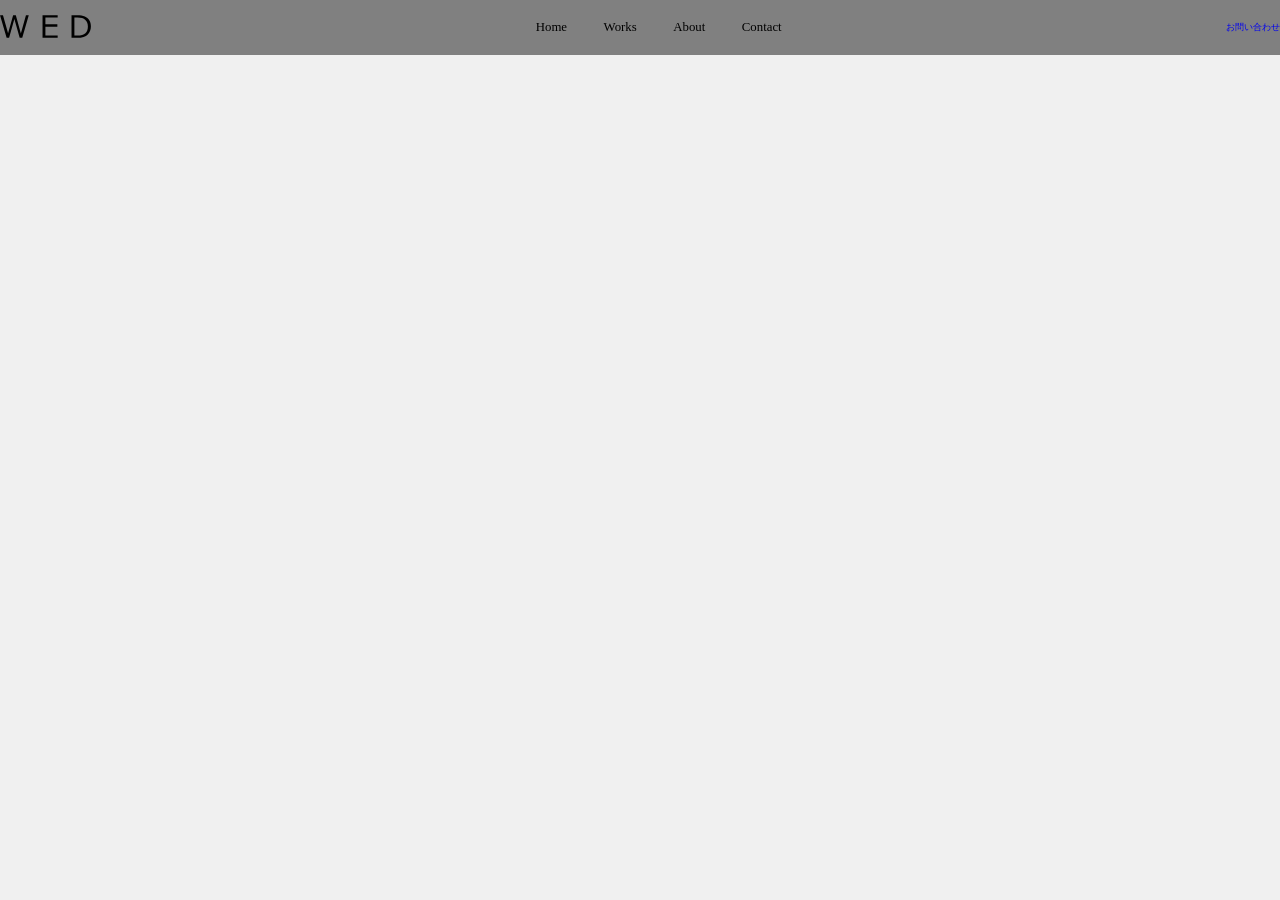
==== index.html @ a17a22ee "first commit Co-Authored-By: Claude Sonnet 4.6 <noreply@anthropic.com>" ====
<!doctype html>
<html lang="ja">
  <head>
    <meta charset="UTF-8" />
    <meta name="viewport" content="width=device-width, initial-scale=1.0" />
    <title>オフィス　階段式</title>
    <link rel="stylesheet" href="css/reset.css" />
    <link rel="stylesheet" href="css/style.css" />
    <link rel="stylesheet" href="css/work.css" />
  </head>
  <body>
    <!-- flexを利用して、WED,　nav お問い合わせを横並びにする -->
    <header class="header_area">
      <h1 class="header_logo">
        <img src="img/logo.svg" alt="ロゴ" />
      </h1>
      <nav class="header_nav">
        <ul class="header_list">
          <li class="header_item"><a href="#" class="header_link">Home</a></li>
          <li class="header_item"><a href="#" class="header_link">Works</a></li>
          <li class="header_item"><a href="#" class="header_link">About</a></li>
          <li class="header_item"><a href="#" class="header_link">Contact</a></li>
        </ul>
      </nav>
      <!-- お問い合わせ -->
      <a href="#" class="header_button">お問い合わせ</a>
    </header>
    <main></main>
    <footer></footer>
    <script src="js/work.js"></script>
  </body>
</html>
---- css/style.css ----
/*
Theme Name: 
*/

html {
  font-size: calc(10 / 1400 * 100vw);
  /* 画面幅1280pxで10px*/
}
:root {
}
/* 
Regular 400
Medium 500
SemiBold 600
Bold 700
ExtraBold 800
*/
img {
  width: 100%;
  object-fit: cover;
}

.sp_only {
  display: none;
}
/* <!-- メインビジュアルここから --> */
.ar_main_img {
  height: 37rem;
  object-fit: cover;
}
/* <!-- メインビジュアルここまで --> */
@media screen and (max-width: 699.98px) {
  html {
    font-size: calc(10 / 375 * 100vw);
    /* 画面幅375pxで10px*/
  }
  /* <!-- メインビジュアルここから --> */
  .ar_main_img {
    margin-top: 8rem;
    height: 15rem;
  }
  /* <!-- メインビジュアルここまで --> */
  .sp_only {
    display: block;
  }
}
---- css/work.css ----
:root {
  color: white;
  background-color: #f0f0f0;
}

/* ┌─────────────────────────────────────────┐
   │ header                        │
   └─────────────────────────────────────────┘ */

.header_area {
  height: 6rem;
  width: 100%;
  background-color: gray;

  display: flex;
  justify-content: space-between;
  align-items: center;
}

.header_logo {
  width: 10rem;
  height: auto;
}

.header_nav {
}

.header_list {
  display: flex;
  justify-content: center;
  align-items: center;
  gap: 4rem;
}

.header_item {
}
.header_link {
  color: black;
  font-size: 1.4rem;
}

/* お問い合わせ */
.header_button {
    と
}
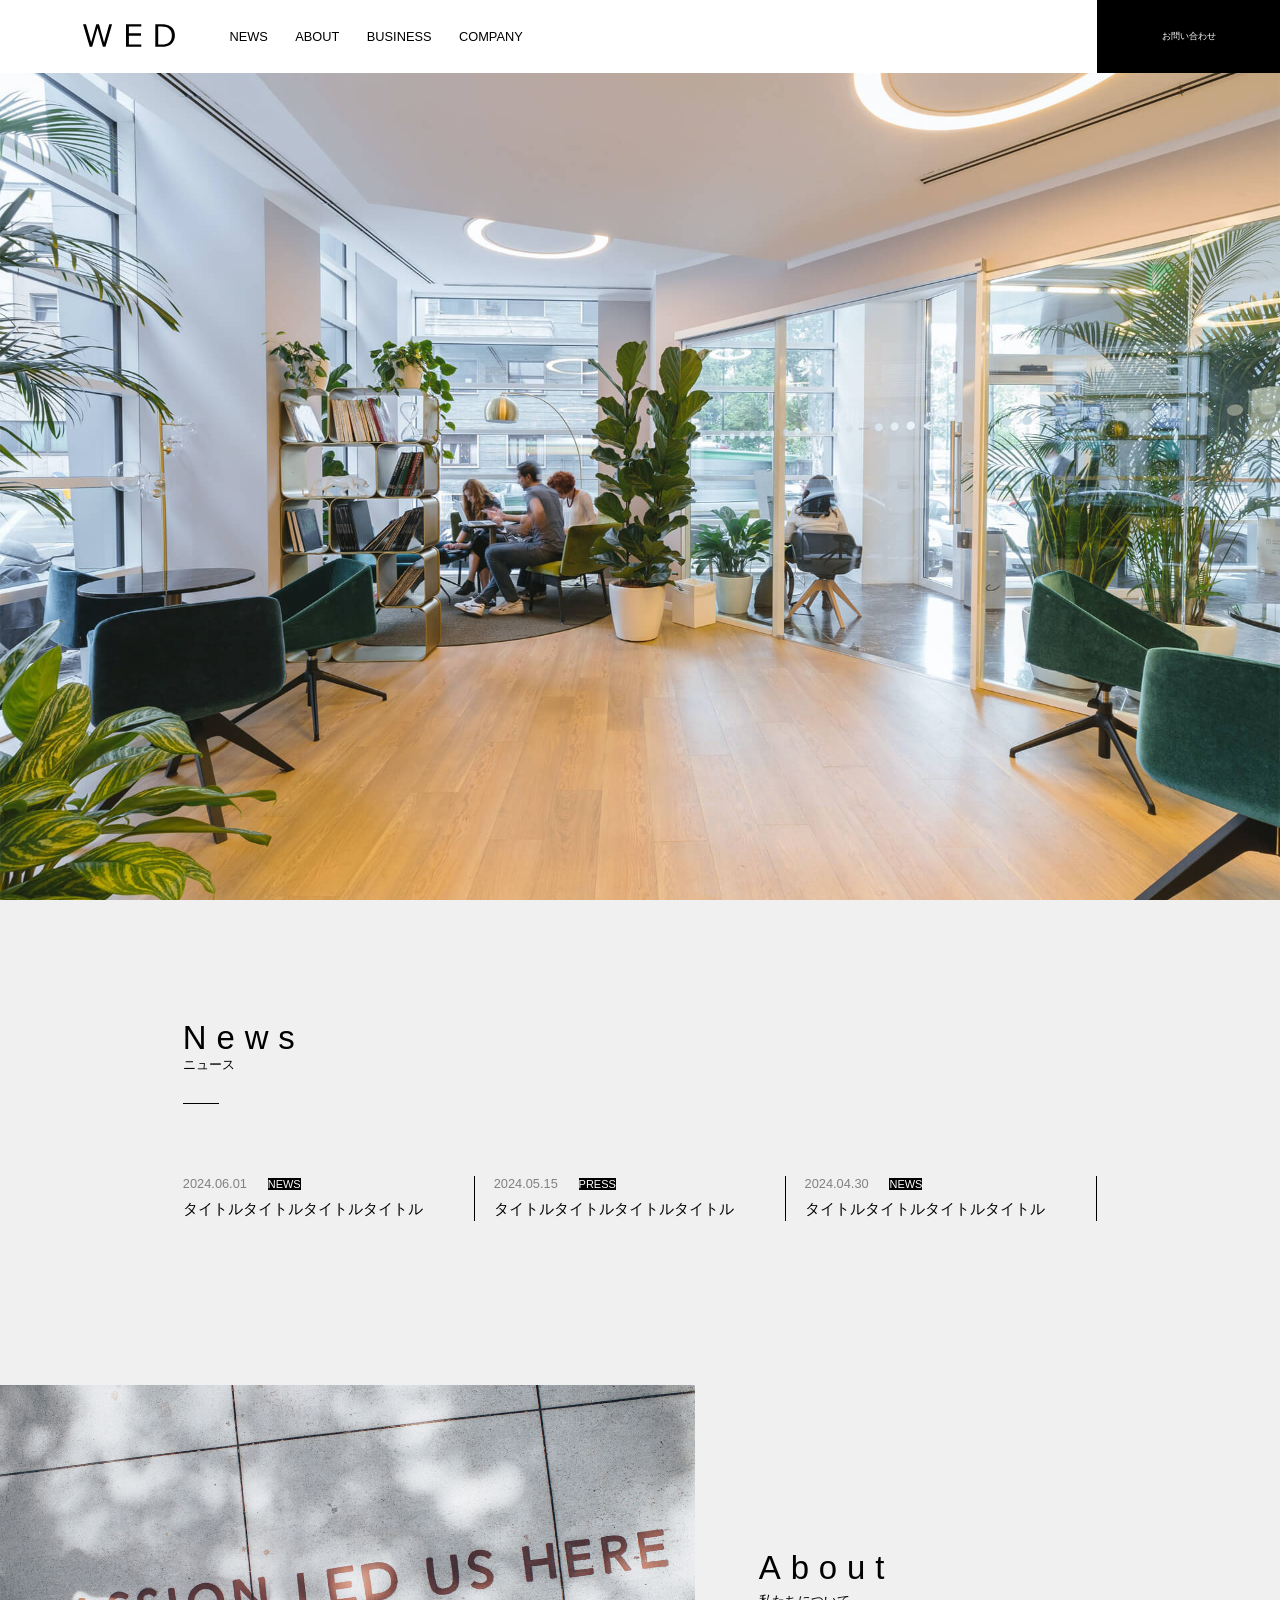
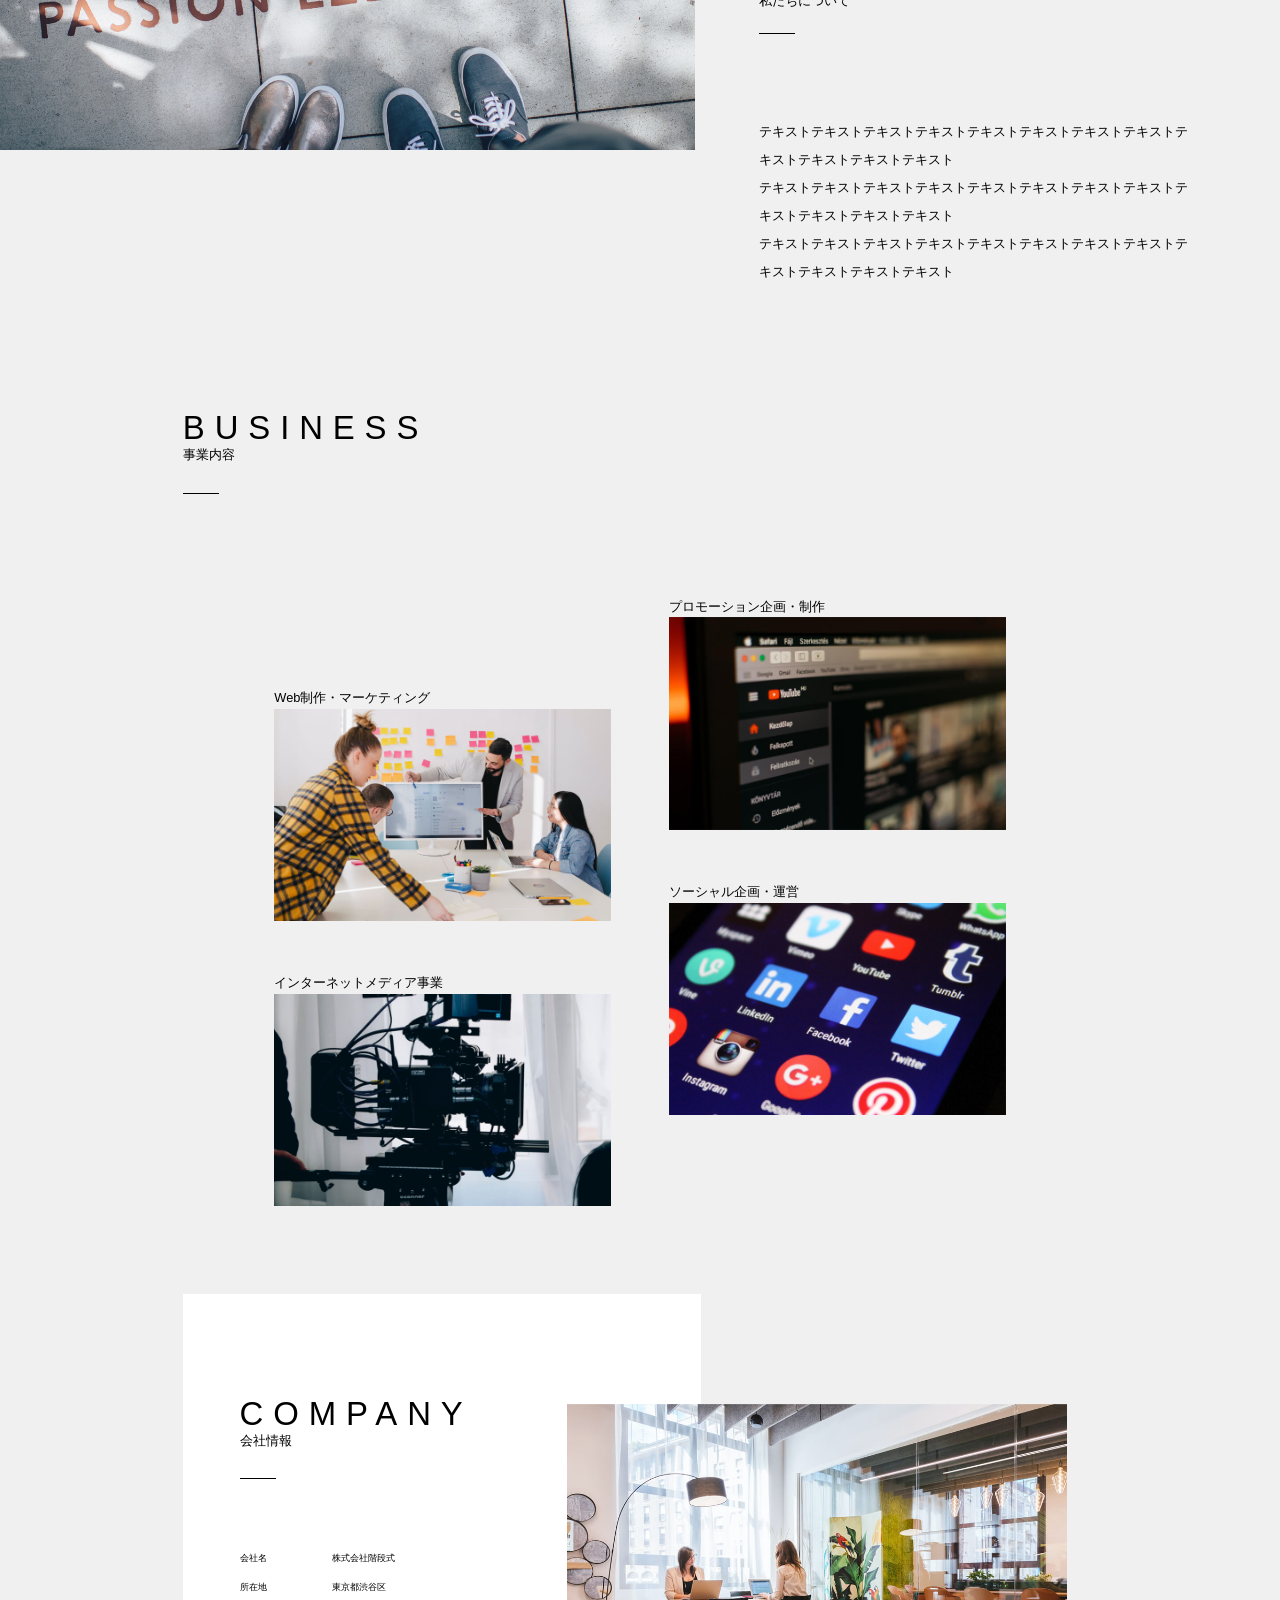
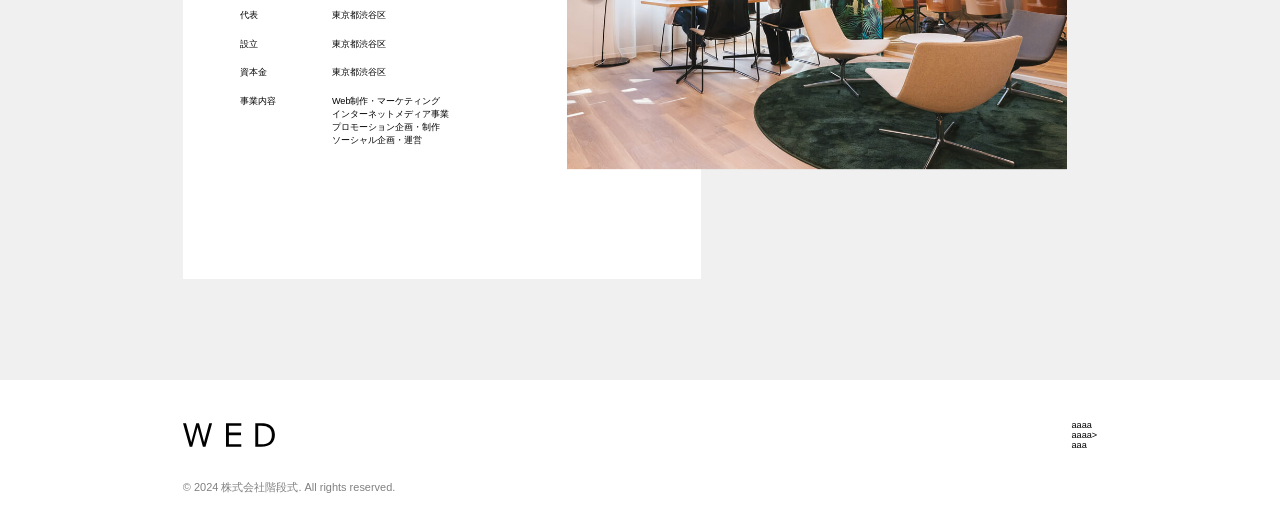
==== commit 363e64e3: "update" ====
--- a/index.html
+++ b/index.html
@@ -9,24 +9,138 @@
     <link rel="stylesheet" href="css/work.css" />
   </head>
   <body>
-    <!-- flexを利用して、WED,　nav お問い合わせを横並びにする -->
     <header class="header_area">
       <h1 class="header_logo">
         <img src="img/logo.svg" alt="ロゴ" />
       </h1>
       <nav class="header_nav">
         <ul class="header_list">
-          <li class="header_item"><a href="#" class="header_link">Home</a></li>
-          <li class="header_item"><a href="#" class="header_link">Works</a></li>
-          <li class="header_item"><a href="#" class="header_link">About</a></li>
-          <li class="header_item"><a href="#" class="header_link">Contact</a></li>
+          <li class="header_item"><a href="#" class="header_link">NEWS</a></li>
+          <li class="header_item"><a href="#" class="header_link">ABOUT</a></li>
+          <li class="header_item"><a href="#" class="header_link">BUSINESS</a></li>
+          <li class="header_item"><a href="#" class="header_link">COMPANY</a></li>
         </ul>
       </nav>
       <!-- お問い合わせ -->
       <a href="#" class="header_button">お問い合わせ</a>
     </header>
-    <main></main>
-    <footer></footer>
-    <script src="js/work.js"></script>
+    <!-- ===============================================
+     メインビジュアル
+     =============================================== -->
+    <section class="mainvisual_area">
+      <img src="img/mainvisual.jpg" alt="オフィスの画像" />
+    </section>
+    <!-- ===============================================
+     ニュースエリア
+     =============================================== -->
+    <main>
+      <section class="news_area">
+        <h2 class="title">News</h2>
+        <p class="subTitle">ニュース</p>
+        <ul class="news_list">
+          <li class="news_item">
+            <a href="#" class="news_link">
+              <time datetime="2024-06-01" class="news_date">2024.06.01</time>
+              <span class="news_category">NEWS</span>
+              <p class="news_text">タイトルタイトルタイトルタイトル</p>
+            </a>
+          </li>
+          <li class="news_item">
+            <a href="#" class="news_link">
+              <time datetime="2024-05-15" class="news_date">2024.05.15</time>
+              <span class="news_category">PRESS</span>
+              <p class="news_text">タイトルタイトルタイトルタイトル</p>
+            </a>
+          </li>
+          <li class="news_item">
+            <a href="#" class="news_link">
+              <time datetime="2024-04-30" class="news_date">2024.04.30</time>
+              <span class="news_category">NEWS</span>
+              <p class="news_text">タイトルタイトルタイトルタイトル</p>
+            </a>
+          </li>
+        </ul>
+      </section>
+
+      <!-- ===============================================
+      ABOUT
+      =============================================== -->
+      <section class="about_area">
+        <img src="img/about.jpg" alt="地面に靴" />
+        <div class="about_textArea">
+          <h2 class="title">About</h2>
+          <p class="subTitle">私たちについて</p>
+          <p>テキストテキストテキストテキストテキストテキストテキストテキストテキストテキストテキストテキスト</p>
+
+          <p>テキストテキストテキストテキストテキストテキストテキストテキストテキストテキストテキストテキスト</p>
+
+          <p>テキストテキストテキストテキストテキストテキストテキストテキストテキストテキストテキストテキスト</p>
+        </div>
+      </section>
+      <!-- ===============================================
+      BUSINESS
+      =============================================== -->
+      <section class="business_area">
+        <h2 class="title">BUSINESS</h2>
+        <p class="subTitle">事業内容</p>
+        <div class="business_list">
+          <div class="business_item">
+            <p class="business_name">Web制作・マーケティング</p>
+            <img class="business_img" src="img/business1.jpg" alt="事業内容の画像" />
+          </div>
+          <div class="business_item">
+            <p class="business_name">プロモーション企画・制作</p>
+            <img class="business_img" src="img/business2.jpg" alt="事業内容の画像" />
+          </div>
+
+          <div class="business_item">
+            <p class="business_name">インターネットメディア事業</p>
+            <img class="business_img" src="img/business3.jpg" alt="事業内容の画像" />
+          </div>
+
+          <div class="business_item">
+            <p class="business_name">ソーシャル企画・運営</p>
+            <img class="business_img" src="img/business4.jpg" alt="事業内容の画像" />
+          </div>
+        </div>
+      </section>
+
+      <!-- ===============================================
+       COMPANY
+       =============================================== -->
+      <section class="company_area">
+        <!-- 会社情報 -->
+        <div class="company_info">
+          <h2 class="title">COMPANY</h2>
+          <p class="subTitle">会社情報</p>
+          <dl class="company_wrapper">
+            <dt class="company_title">会社名</dt>
+            <dd class="company_detail">株式会社階段式</dd>
+            <dt class="company_title">所在地</dt>
+            <dd class="company_detail">東京都渋谷区</dd>
+            <dt class="company_title">代表</dt>
+            <dd class="company_detail">東京都渋谷区</dd>
+            <dt class="company_title">設立</dt>
+            <dd class="company_detail">東京都渋谷区</dd>
+            <dt class="company_title">資本金</dt>
+            <dd class="company_detail">東京都渋谷区</dd>
+            <dt class="company_title">事業内容</dt>
+            <dd class="company_detail">Web制作・マーケティング<br />インターネットメディア事業<br />プロモーション企画・制作<br />ソーシャル企画・運営</dd>
+          </dl>
+          <img class="company_img" src="img/company.jpg" alt="会社の画像" />
+        </div>
+      </section>
+    </main>
+    <!-- ===============================================
+       フッター
+       =============================================== -->
+    <footer class="footer_area">
+      <div class="footer_wrapper">
+        <img class="footer_logo" src="img/logo.svg" alt="ロゴ" />
+        <!-- ⚠ REVIEW: 仮クラス名・仮コンテンツが残っています。 -->
+        <div class="footer_text">aaaa<br />aaaa><br />aaa</div>
+      </div>
+      <p class="copyright">© 2024 株式会社階段式. All rights reserved.</p>
+    </footer>
   </body>
 </html>
--- a/css/work.css
+++ b/css/work.css
@@ -1,6 +1,9 @@
 :root {
-  color: white;
+  color: black;
   background-color: #f0f0f0;
+  --header-height: 8rem;
+  --side-width: 20rem;
+  font-family: Meiryo, sans-serif;
 }
 
 /* ┌─────────────────────────────────────────┐
@@ -8,32 +11,28 @@
    └─────────────────────────────────────────┘ */
 
 .header_area {
-  height: 6rem;
-  width: 100%;
-  background-color: gray;
-
-  display: flex;
-  justify-content: space-between;
-  align-items: center;
+  height: var(--header-height);
+  width: 100%;
+  background-color: white;
+
+  display: flex;
+  align-items: center;
+  padding-left: 9.1rem;
 }
 
 .header_logo {
   width: 10rem;
   height: auto;
-}
-
-.header_nav {
+  margin-right: 6rem;
 }
 
 .header_list {
   display: flex;
   justify-content: center;
   align-items: center;
-  gap: 4rem;
-}
-
-.header_item {
-}
+  gap: 3rem;
+}
+
 .header_link {
   color: black;
   font-size: 1.4rem;
@@ -41,5 +40,251 @@
 
 /* お問い合わせ */
 .header_button {
-    と
-}
+  width: 20rem;
+  height: 100%;
+  background-color: black;
+  color: white;
+  margin-left: auto;
+
+  display: flex;
+  justify-content: center;
+  align-items: center;
+}
+
+/* ┌─────────────────────────────────────────┐
+   │ メインビジュアル               │
+   └─────────────────────────────────────────┘ */
+
+.mainvisual_area {
+  width: 100%;
+  height: calc(100vh - var(--header-height));
+}
+
+.mainvisual_area img {
+  width: 100%;
+  height: 100%;
+  object-fit: cover;
+}
+
+/* ┌─────────────────────────────────────────┐
+   │ ニュースエリア                       　　 │
+   └─────────────────────────────────────────┘ */
+
+.news_area {
+  width: calc(100% - var(--side-width) * 2);
+  height: 40rem;
+  margin: 0 auto;
+}
+
+.title {
+  margin-top: 13rem;
+  font-size: 3.6rem;
+  letter-spacing: 1.08rem;
+}
+
+/* サブタイトル・ニュース */
+.subTitle {
+  font-size: 1.4rem;
+  color: black;
+  margin-bottom: 8em;
+
+  position: relative;
+}
+
+.subTitle::before {
+  content: "";
+  position: absolute;
+  top: 5rem;
+  left: 0;
+
+  width: 4rem;
+  height: 0.1rem;
+  background-color: black;
+}
+
+.news_list {
+  display: flex;
+  justify-content: space-between;
+  gap: 2rem;
+}
+
+.news_item {
+  flex: 1;
+  border-right: 0.1rem solid black;
+}
+
+.news_link {
+  display: block;
+  text-decoration: none;
+  color: inherit;
+}
+
+.news_date {
+  font-size: 1.4rem;
+  color: gray;
+}
+
+.news_category {
+  display: inline-block;
+  margin: 0 0 1rem 2rem;
+
+  background-color: black;
+  font-size: 1.2rem;
+  color: white;
+}
+
+.news_text {
+  font-size: 1.6rem;
+  line-height: 1.5;
+  color: black;
+}
+
+/* ┌─────────────────────────────────────────┐
+   │ ABOUTエリア                        │
+   └─────────────────────────────────────────┘ */
+
+.about_area {
+  width: 100%;
+  padding-right: 9.7rem;
+  display: flex;
+  justify-content: flex-start;
+  gap: 7rem;
+  margin-bottom: 13.4rem;
+}
+
+.about_area img {
+  width: 76rem;
+  height: 40rem;
+  object-fit: cover;
+}
+
+.about_textArea {
+  padding-top: 5rem;
+  width: 47.3rem;
+}
+
+.about_textArea p {
+  font-size: 1.4rem;
+  line-height: 2.2;
+}
+
+/* ┌─────────────────────────────────────────┐
+   │ Businessエリア                        │
+   └─────────────────────────────────────────┘ */
+
+.business_area {
+  width: calc(100% - var(--side-width) * 2);
+  margin: 0 auto;
+  margin-bottom: 22rem;
+}
+
+.business_list {
+  display: flex;
+  justify-content: center;
+  flex-wrap: wrap;
+  margin-top: 14.4rem;
+  column-gap: 6.4rem;
+  row-gap: 8rem;
+}
+
+.business_item {
+  width: 36.8rem;
+  height: 23.2rem;
+}
+
+.business_item:nth-child(1),
+.business_item:nth-child(3) {
+  padding-top: 10rem;
+}
+
+.business_name {
+  font-size: 1.4rem;
+
+  line-height: 1.71;
+}
+
+.business_img {
+  width: 36.8rem;
+  height: 23.2rem;
+  object-fit: cover;
+}
+
+/* ┌─────────────────────────────────────────┐
+   │ COMPANY                     │
+   └─────────────────────────────────────────┘ */
+.company_area {
+  width: calc(100% - var(--side-width) * 2);
+  margin: 0 auto;
+  padding-bottom: 11rem;
+}
+
+.company_info {
+  width: 56.7rem;
+  height: 64rem;
+  background-color: white;
+
+  padding-left: 6.2rem;
+
+  position: relative;
+}
+
+.company_area .title {
+  padding-top: 11rem;
+}
+
+.company_wrapper {
+  display: flex;
+  align-content: center;
+  justify-content: flex-start;
+
+  flex-wrap: wrap;
+  row-gap: 1.7rem;
+}
+
+.company_title {
+  width: 20%;
+}
+.company_detail {
+  width: 80%;
+}
+
+.company_img {
+  width: 54.7rem;
+  height: 40rem;
+
+  position: absolute;
+  top: 50%;
+
+  transform: translateY(-50%);
+  right: -40rem;
+}
+
+/* ┌─────────────────────────────────────────┐
+   │ フッター                        │
+   └─────────────────────────────────────────┘ */
+
+.footer_area {
+  width: 100%;
+  padding: 4.4rem var(--side-width) 0;
+
+  background-color: white;
+}
+
+.footer_wrapper {
+  display: flex;
+  justify-content: space-between;
+  align-items: center;
+
+  margin-bottom: 3.3rem;
+}
+
+.footer_logo {
+  width: 10.1em;
+  height: 2.6rem;
+}
+
+.copyright {
+  font-size: 1.2rem;
+  color: gray;
+  padding-bottom: 2.2rem;
+}
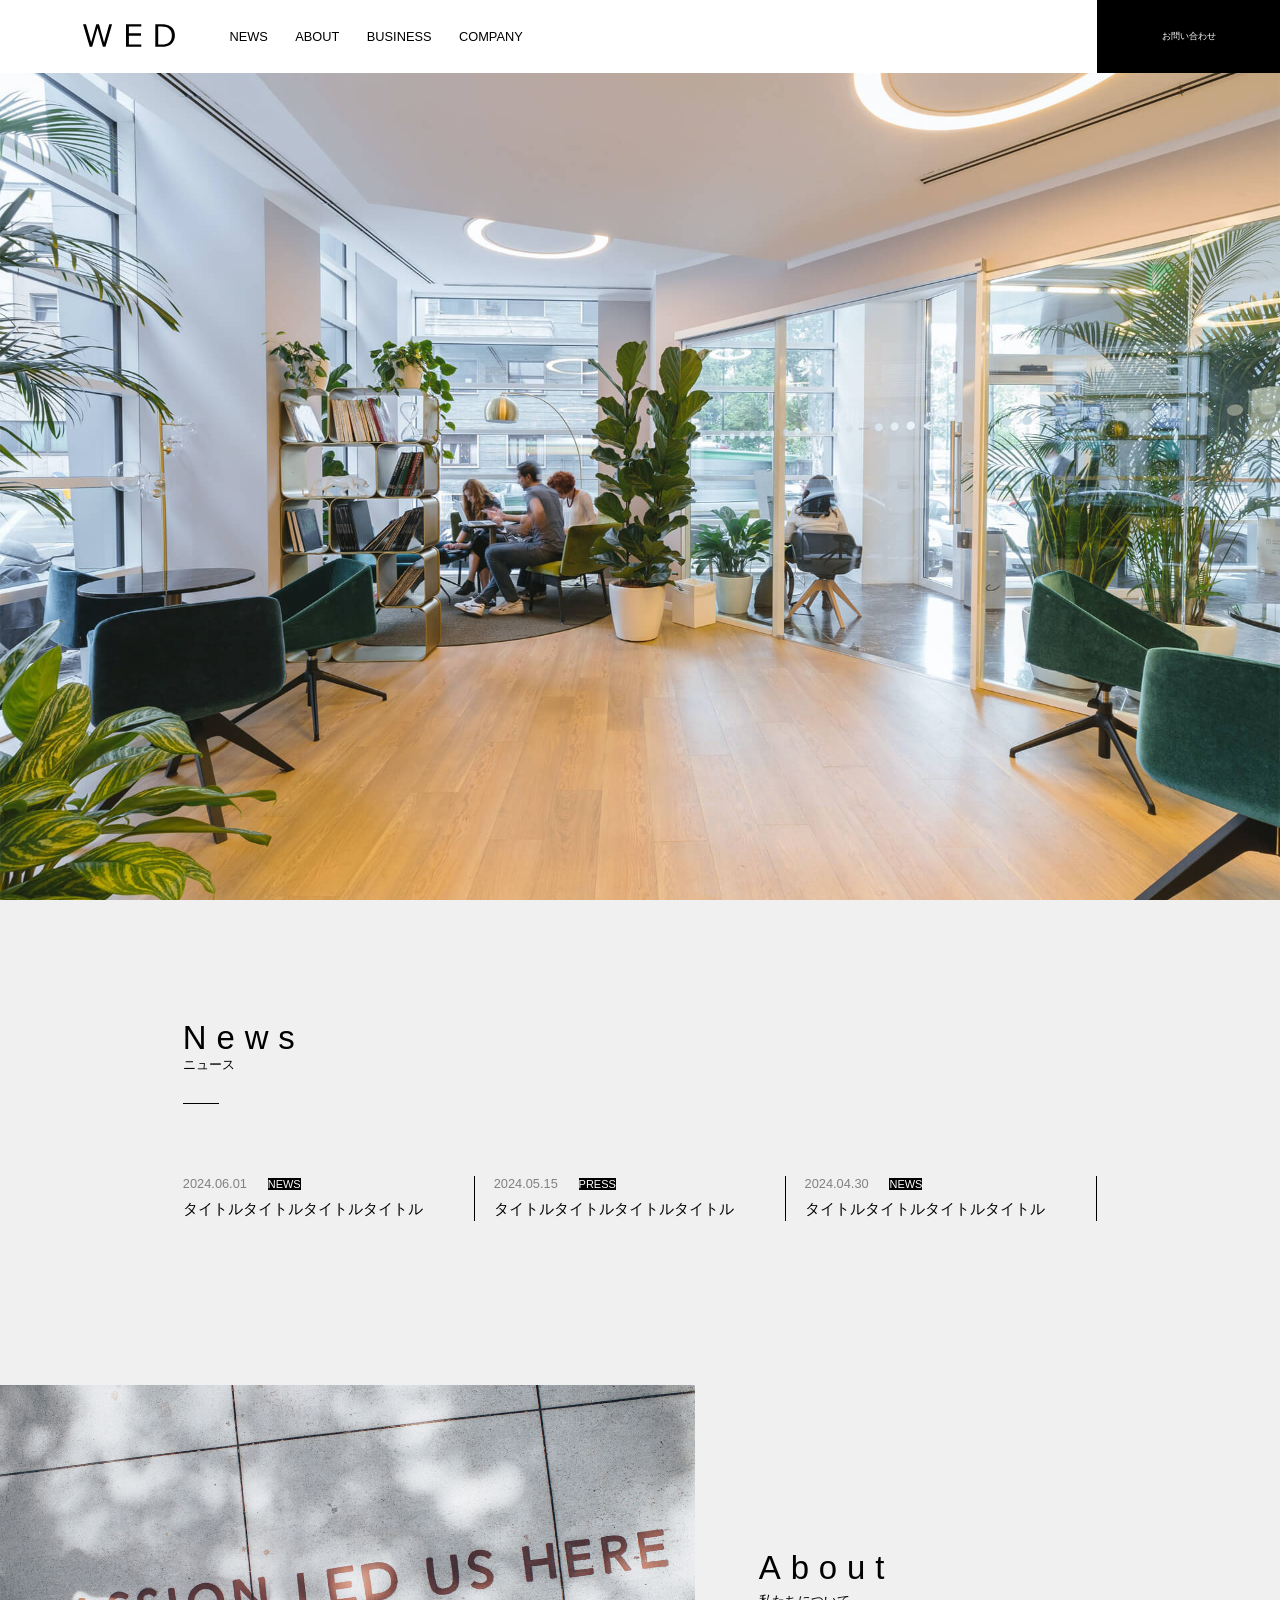
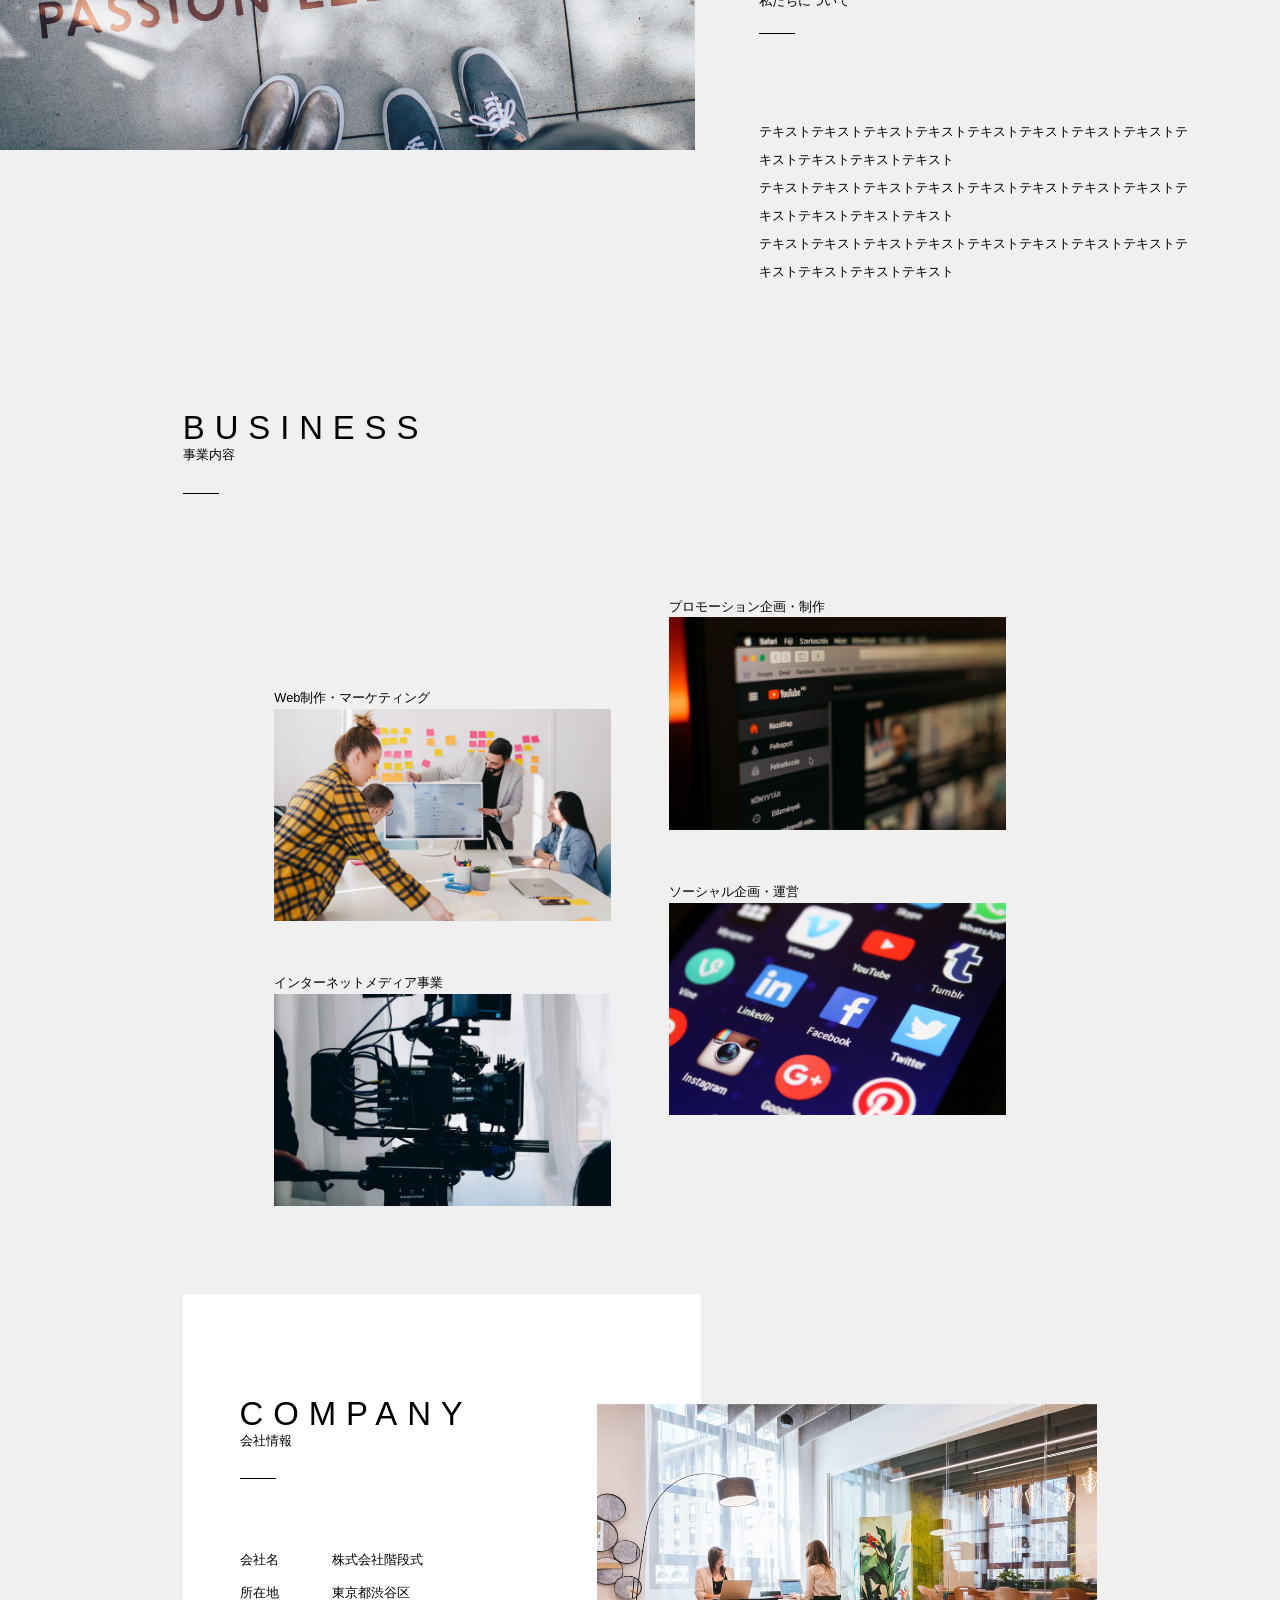
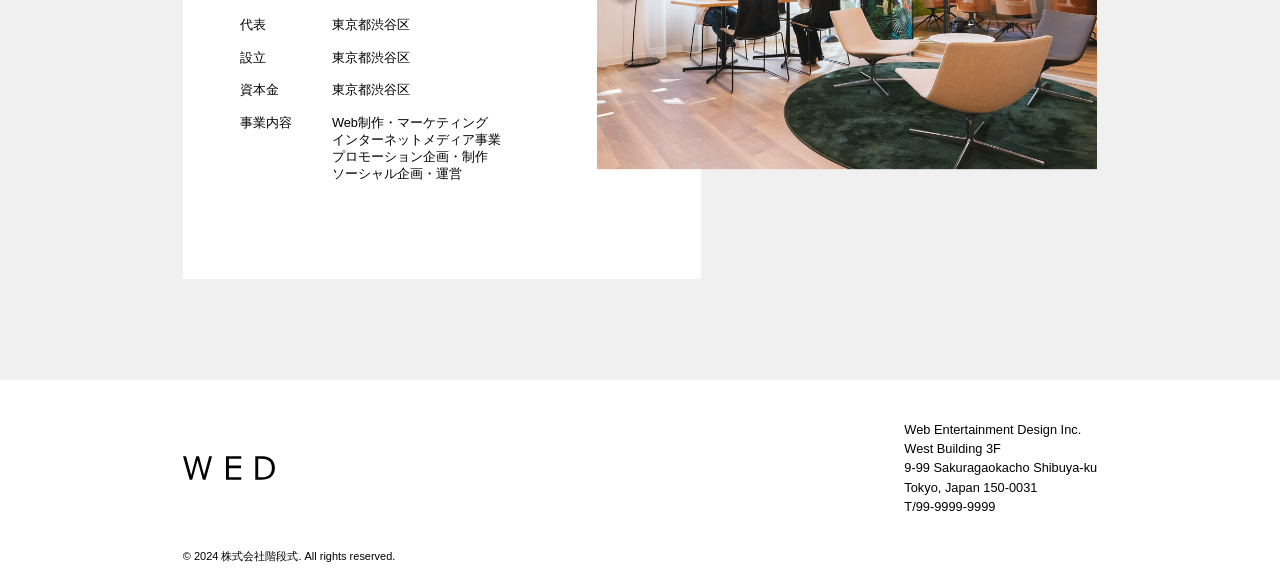
==== commit b2f17a7c: "update" ====
--- a/index.html
+++ b/index.html
@@ -137,8 +137,7 @@
     <footer class="footer_area">
       <div class="footer_wrapper">
         <img class="footer_logo" src="img/logo.svg" alt="ロゴ" />
-        <!-- ⚠ REVIEW: 仮クラス名・仮コンテンツが残っています。 -->
-        <div class="footer_text">aaaa<br />aaaa><br />aaa</div>
+        <div class="footer_text">Web Entertainment Design Inc.<br />West Building 3F<br />9-99 Sakuragaokacho Shibuya-ku<br />Tokyo, Japan 150-0031<br />T/99-9999-9999</div>
       </div>
       <p class="copyright">© 2024 株式会社階段式. All rights reserved.</p>
     </footer>
--- a/css/work.css
+++ b/css/work.css
@@ -239,6 +239,7 @@
 
   flex-wrap: wrap;
   row-gap: 1.7rem;
+  font-size: 1.4rem;
 }
 
 .company_title {
@@ -256,7 +257,7 @@
   top: 50%;
 
   transform: translateY(-50%);
-  right: -40rem;
+  right: -43.3rem;
 }
 
 /* ┌─────────────────────────────────────────┐
@@ -279,12 +280,19 @@
 }
 
 .footer_logo {
-  width: 10.1em;
+  width: 10.1rem;
   height: 2.6rem;
+}
+
+.footer_text {
+  font-size: 1.4rem;
+  line-height: 1.5;
+  color: #000000;
 }
 
 .copyright {
   font-size: 1.2rem;
-  color: gray;
+  color: #000000;
+  line-height: 2;
   padding-bottom: 2.2rem;
 }
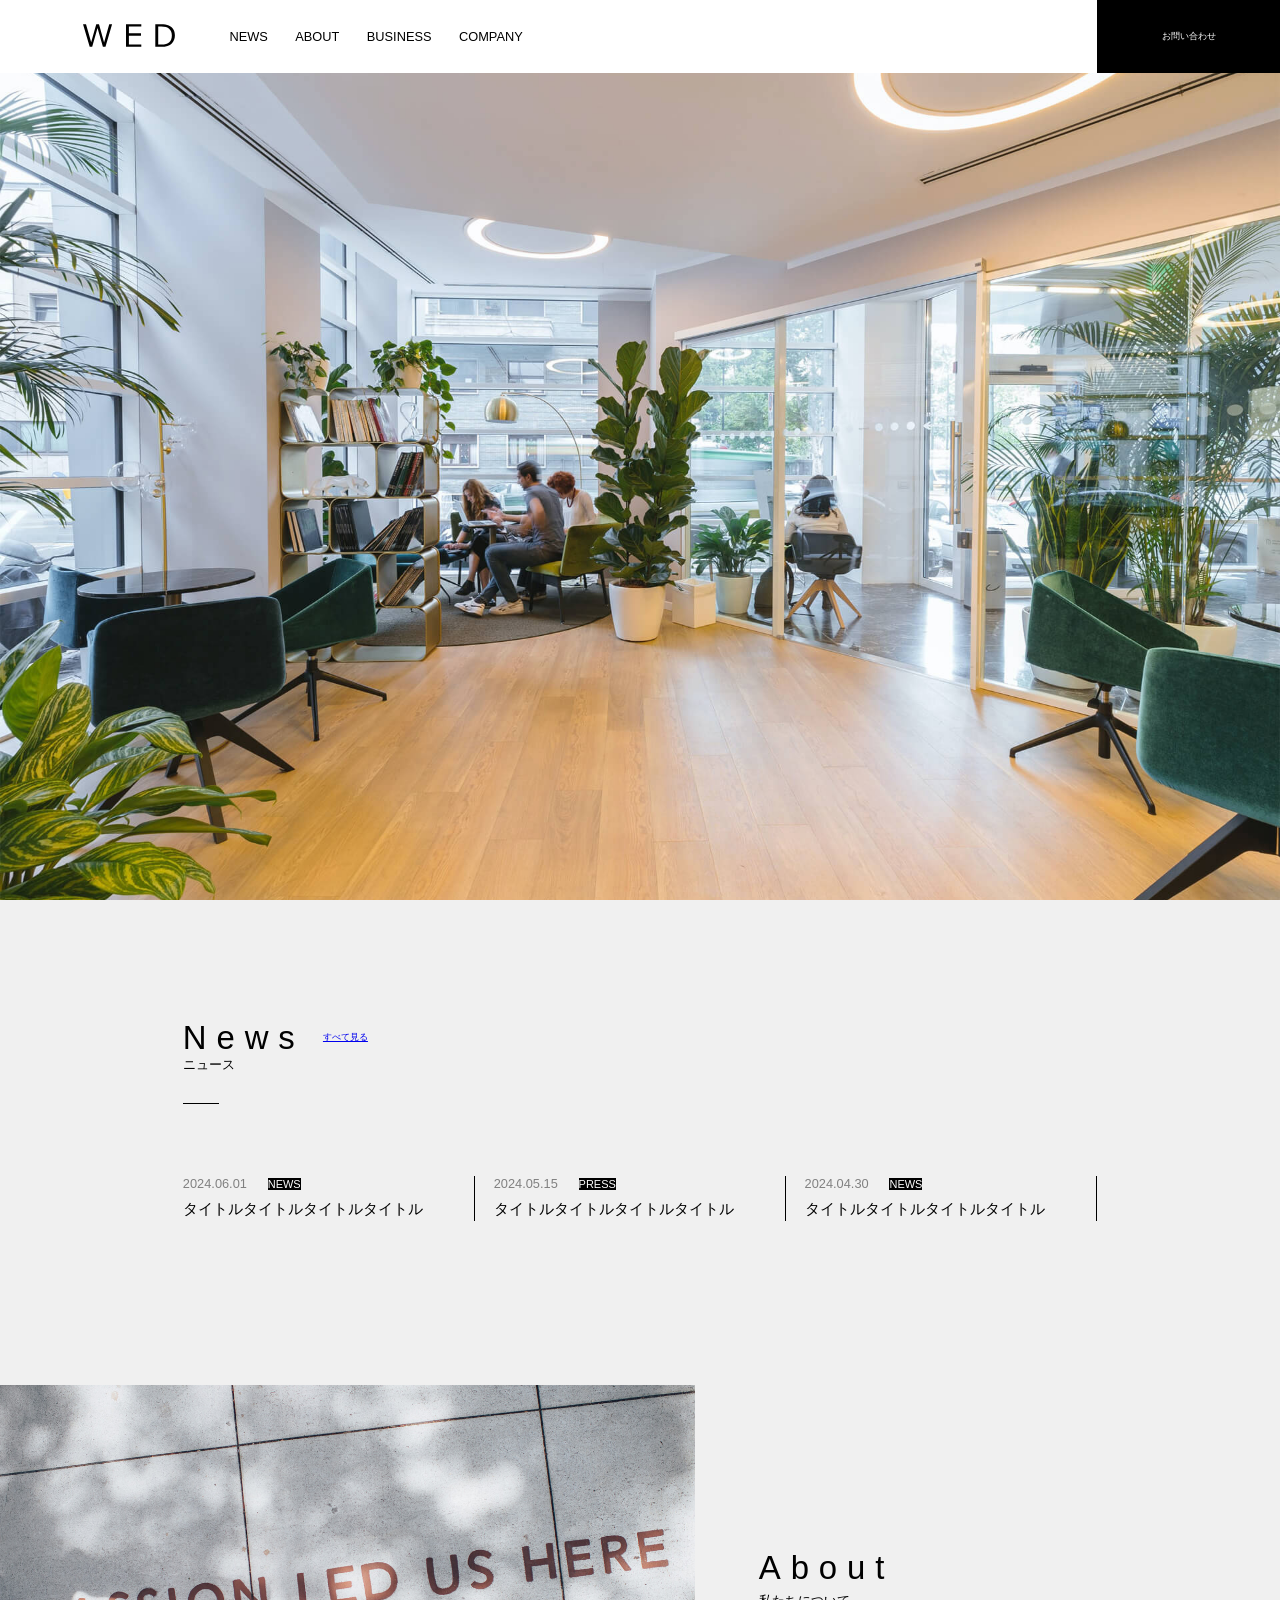
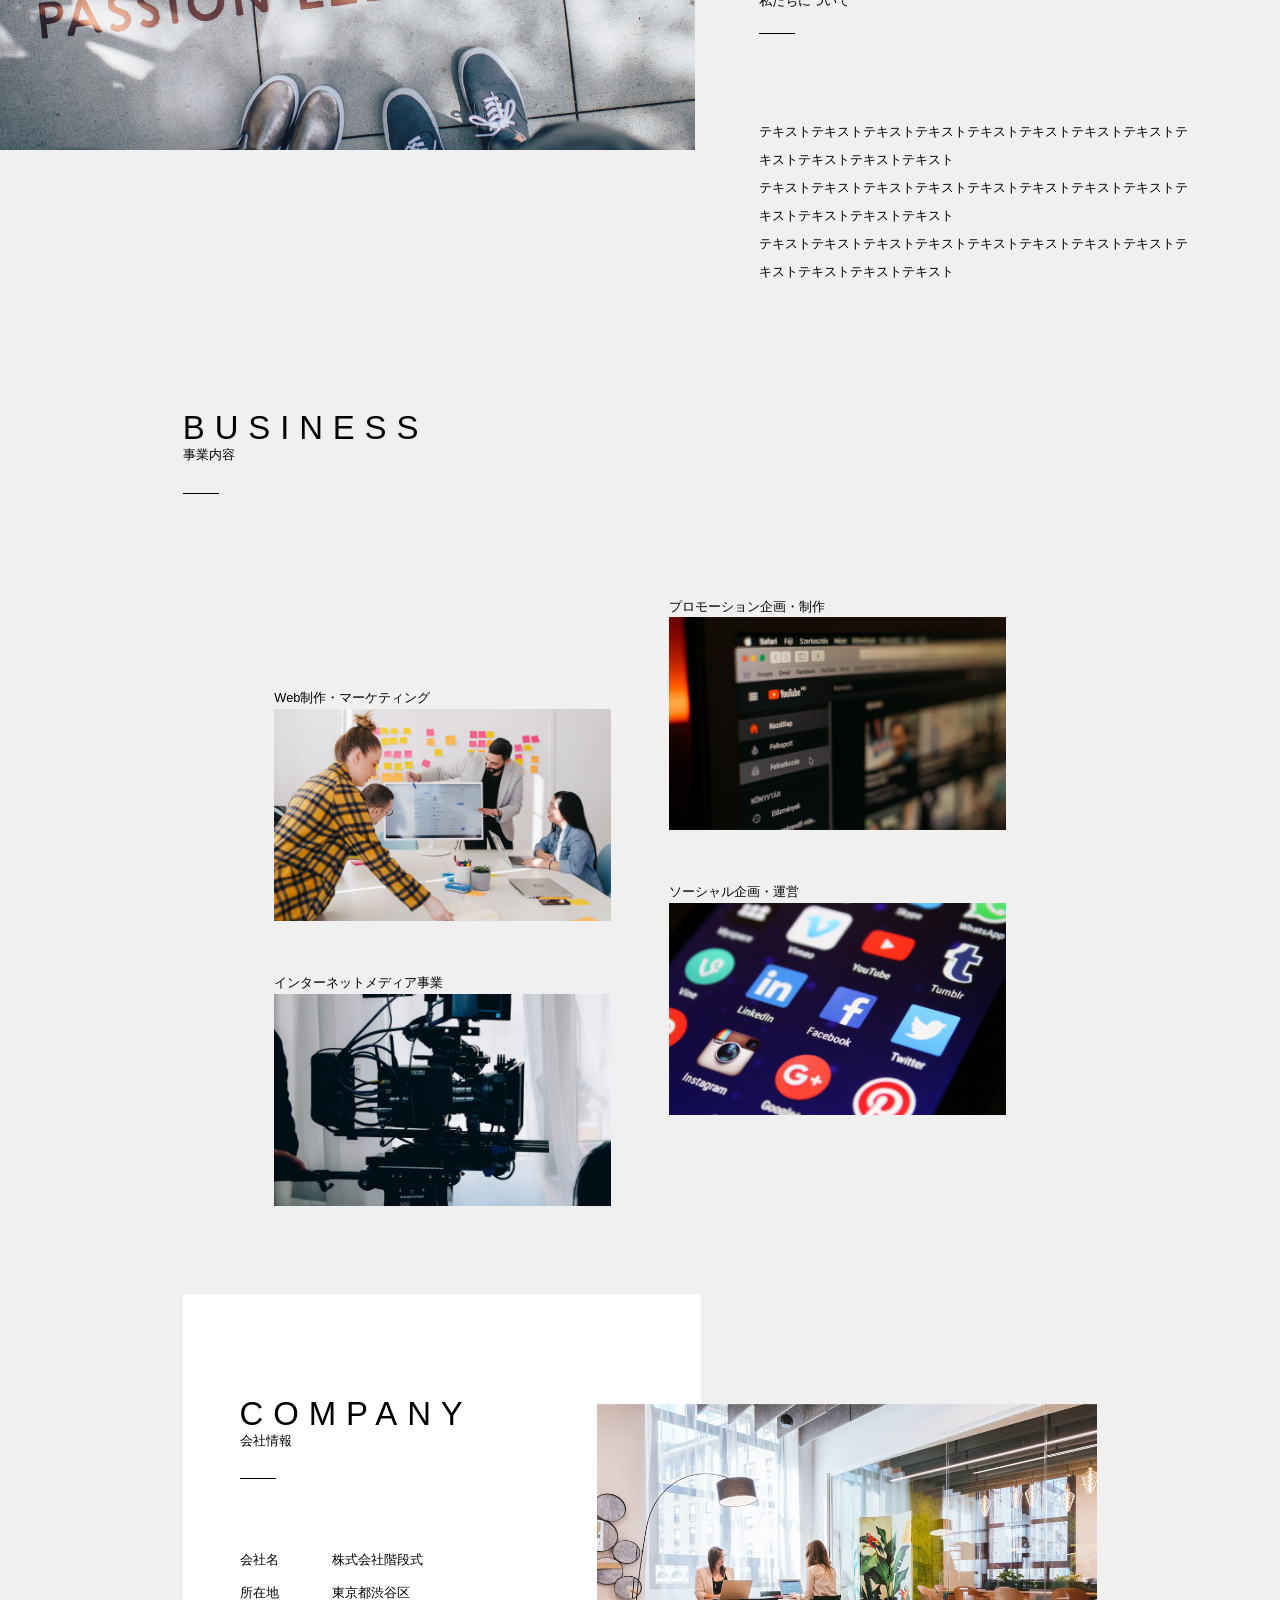
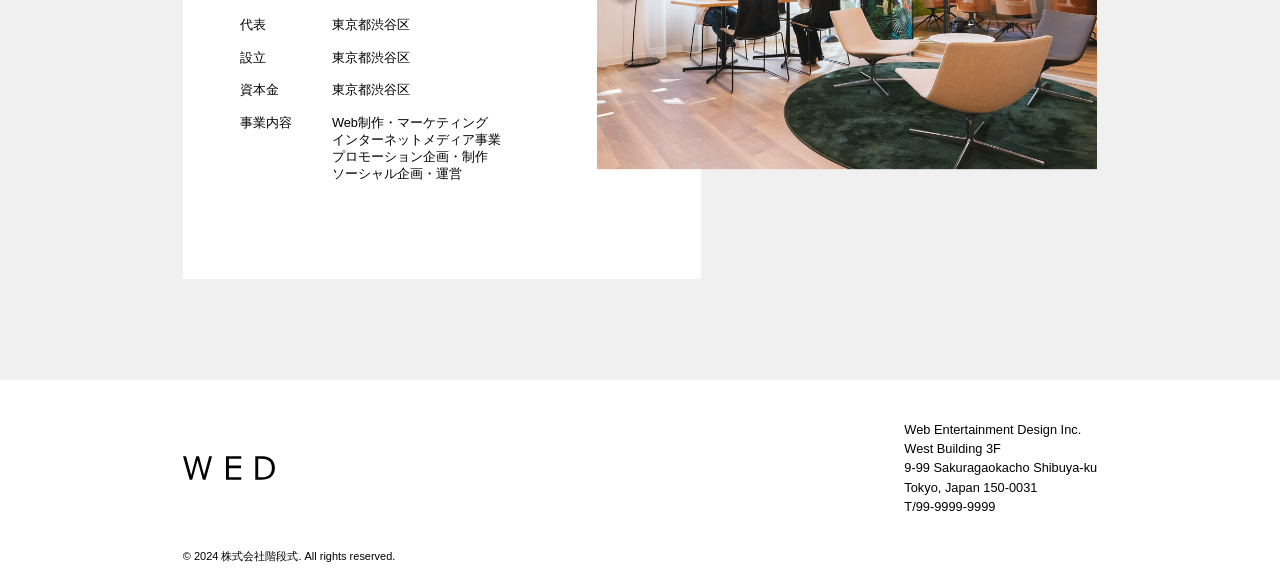
==== commit 183d500d: "update" ====
--- a/index.html
+++ b/index.html
@@ -35,7 +35,11 @@
      =============================================== -->
     <main>
       <section class="news_area">
-        <h2 class="title">News</h2>
+        <!-- 【flex】titleとlineupを横並びにする -->
+        <div class="news_flex">
+          <h2 class="title_main">News</h2>
+          <a href="news.html" class="news_lineUp">すべて見る</a>
+        </div>
         <p class="subTitle">ニュース</p>
         <ul class="news_list">
           <li class="news_item">
--- a/css/work.css
+++ b/css/work.css
@@ -76,12 +76,24 @@
   margin: 0 auto;
 }
 
-.title {
+.news_flex {
   margin-top: 13rem;
+
+  display: flex;
+  align-items: center;
+  justify-content: flex-start;
+  gap: 2rem;
+}
+
+.title_main {
   font-size: 3.6rem;
   letter-spacing: 1.08rem;
 }
 
+.news_lineUp {
+  text-decoration: underline;
+}
+
 /* サブタイトル・ニュース */
 .subTitle {
   font-size: 1.4rem;
@@ -89,6 +101,14 @@
   margin-bottom: 8em;
 
   position: relative;
+}
+
+.news_line {
+  padding-left: 2rem;
+  width: 3rem;
+  height: 0.1rem;
+  background-color: black;
+  border: 0.5rem solid red;
 }
 
 .subTitle::before {
@@ -151,6 +171,11 @@
   gap: 7rem;
   margin-bottom: 13.4rem;
 }
+.title {
+  margin-top: 13rem;
+  font-size: 3.6rem;
+  letter-spacing: 1.08rem;
+}
 
 .about_area img {
   width: 76rem;
@@ -296,3 +321,40 @@
   line-height: 2;
   padding-bottom: 2.2rem;
 }
+
+/* ┌─────────────────────────────────────────┐
+   │ ラインナップ                        │
+   └─────────────────────────────────────────┘ */
+
+.lineup_area {
+  height: 70rem;
+  padding-top: 10rem;
+  padding-left: 20rem;
+}
+
+.lineup_title {
+  font-size: 3.6rem;
+}
+
+.lineup_subTitle{
+  
+}
+/* 【flex】ニュース一覧を縦に並べる */
+
+.lineup_list {
+  display: flex;
+  flex-direction: column;
+  gap: 5rem;
+}
+
+.lineup_item {
+}
+
+.lineup_date {
+}
+
+.lineup_category {
+}
+
+.lineup_text {
+}
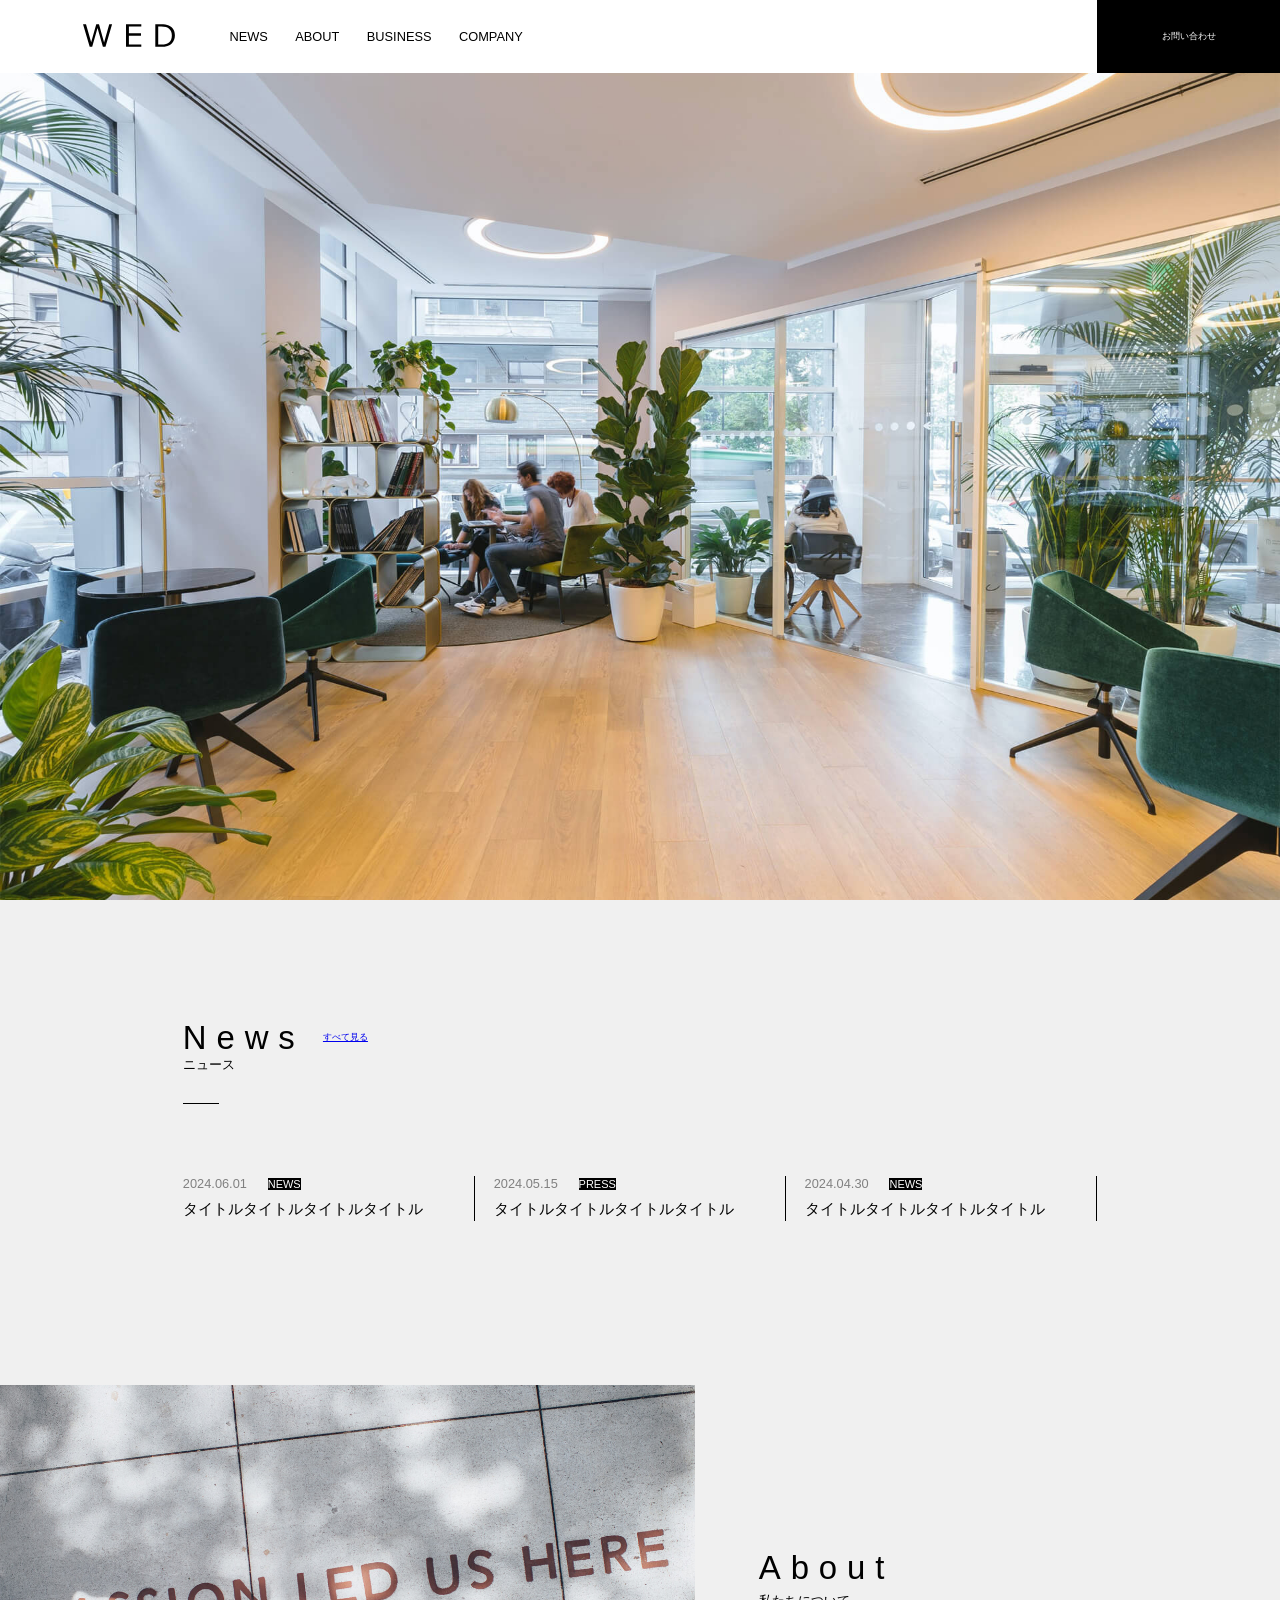
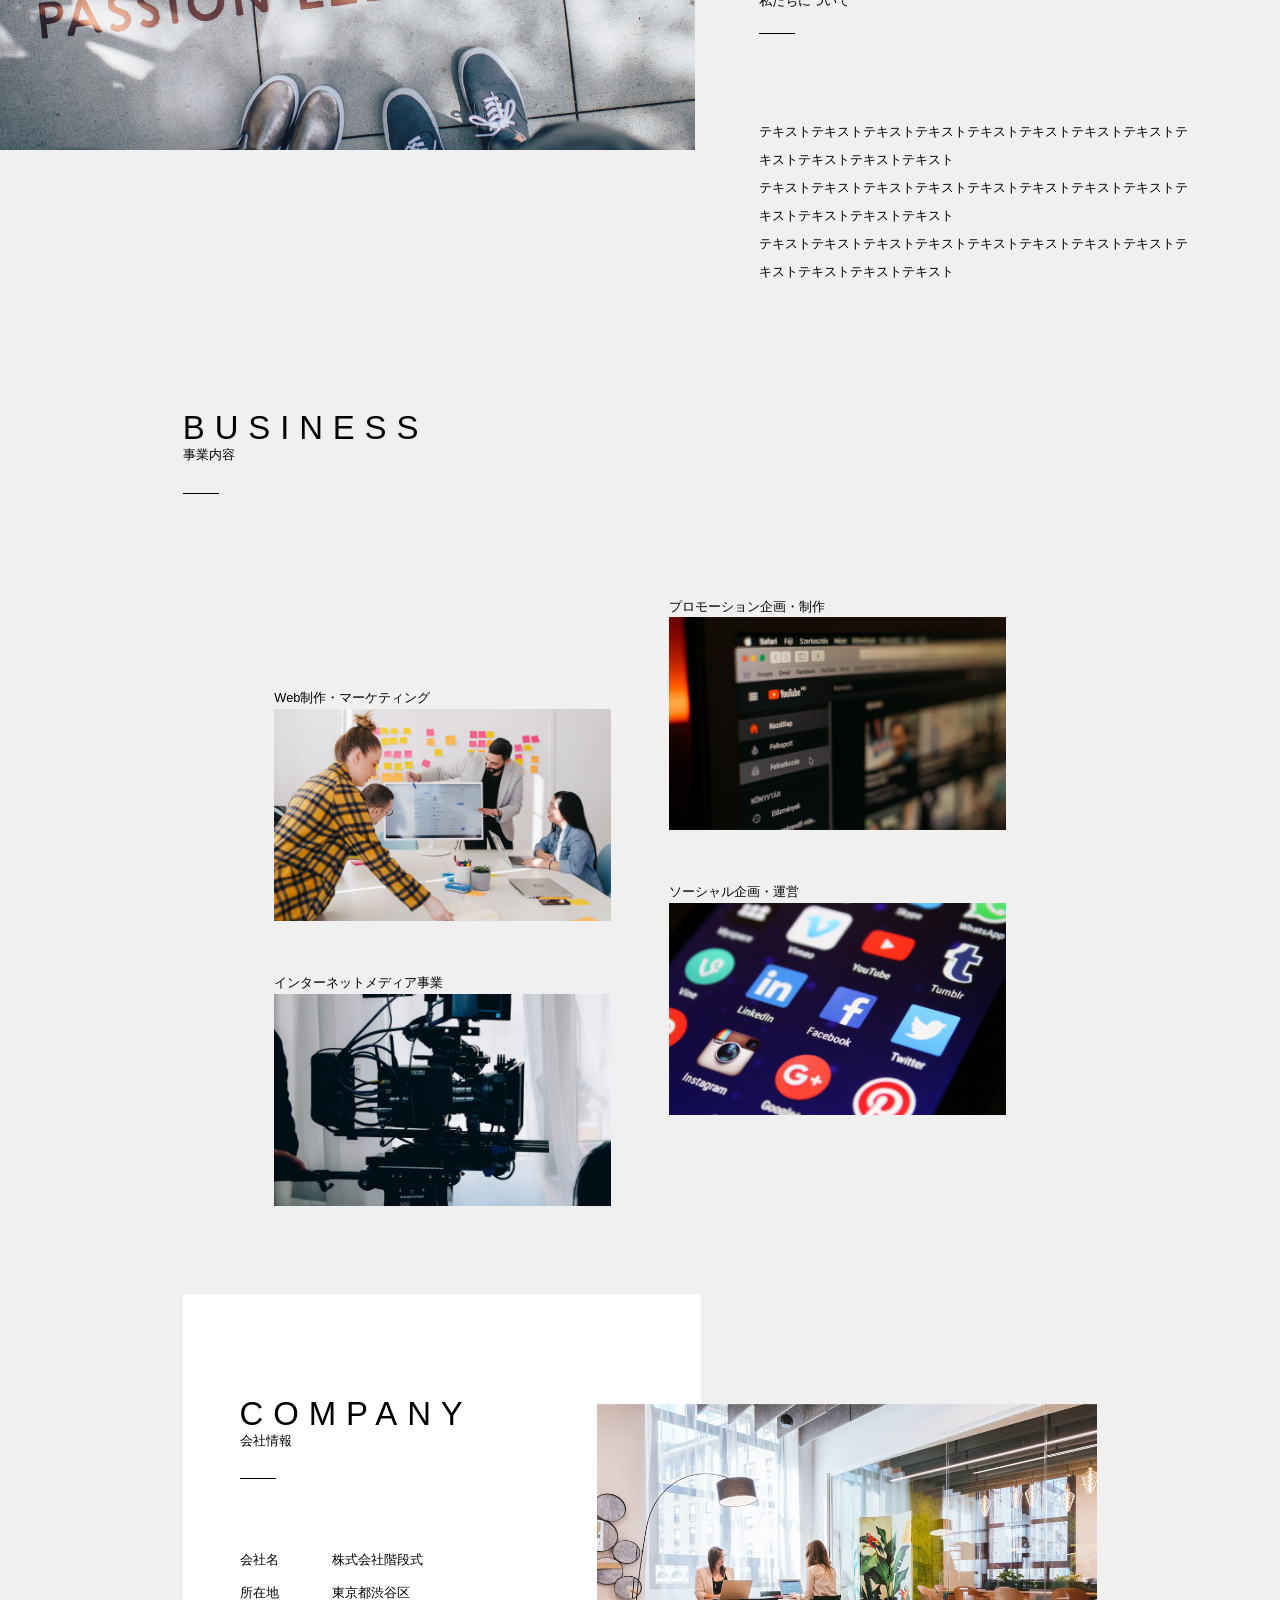
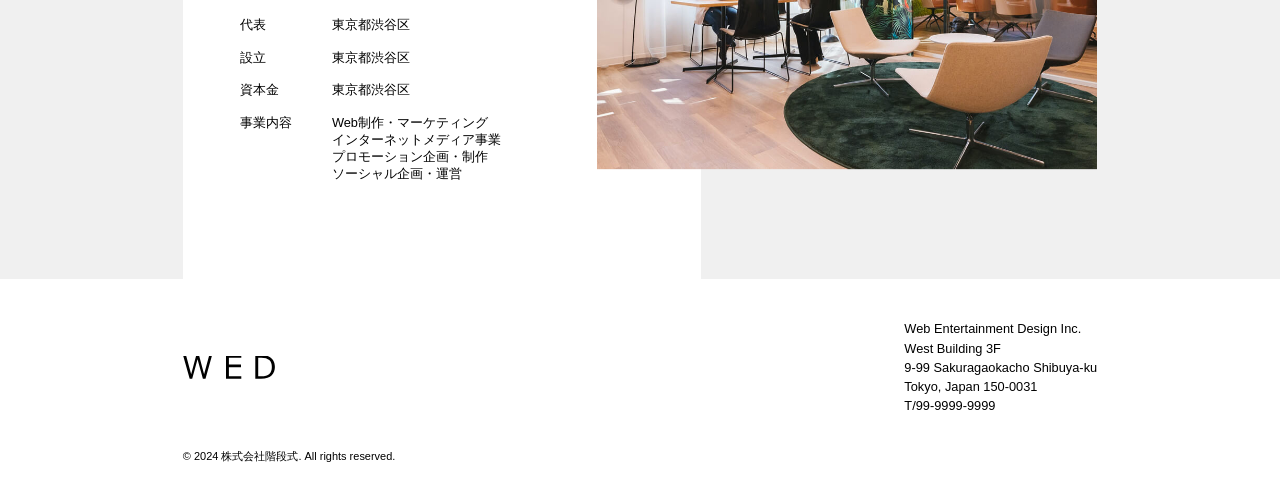
==== commit 9ac93524: "update" ====
--- a/index.html
+++ b/index.html
@@ -70,7 +70,7 @@
       ABOUT
       =============================================== -->
       <section class="about_area">
-        <img src="img/about.jpg" alt="地面に靴" />
+        <img class="about_img" src="img/about.jpg" alt="地面に靴" />
         <div class="about_textArea">
           <h2 class="title">About</h2>
           <p class="subTitle">私たちについて</p>
--- a/css/work.css
+++ b/css/work.css
@@ -184,8 +184,9 @@
 }
 
 .about_textArea {
+  padding: 5rem var(--sp-side-width);
   padding-top: 5rem;
-  width: 47.3rem;
+  width: 100%;
 }
 
 .about_textArea p {
@@ -240,7 +241,7 @@
 .company_area {
   width: calc(100% - var(--side-width) * 2);
   margin: 0 auto;
-  padding-bottom: 11rem;
+  padding-bottom: 0rem;
 }
 
 .company_info {
@@ -330,31 +331,403 @@
   height: 70rem;
   padding-top: 10rem;
   padding-left: 20rem;
+  padding-right: 20rem;
 }
 
 .lineup_title {
   font-size: 3.6rem;
 }
 
-.lineup_subTitle{
-  
+.lineup_subTitle {
 }
 /* 【flex】ニュース一覧を縦に並べる */
 
 .lineup_list {
+  margin-top: 3rem;
+
   display: flex;
   flex-direction: column;
   gap: 5rem;
 }
 
 .lineup_item {
+  font-size: 1.5rem;
+  height: 6rem;
+  border-bottom: 0.1rem solid grey;
 }
 
 .lineup_date {
 }
 
 .lineup_category {
+  margin-left: 2rem;
+  background-color: black;
+  color: white;
 }
 
 .lineup_text {
 }
+/* ┌─────────────────────────────────────────┐
+   │ タブ遷移（アニメーション）                       │
+   └─────────────────────────────────────────┘ */
+.tab_list {
+  position: relative; /* ← 線の基準点にする */
+  display: flex;
+  border-bottom: 1px solid #ccc;
+}
+
+.tab_btn {
+  padding: 12px 24px;
+  background: none;
+  border: none;
+  cursor: pointer;
+  font-size: 14px;
+}
+
+/* 動く線 */
+.tab_line {
+  position: absolute;
+  bottom: 0;
+  height: 2px;
+  background: #000;
+  transition:
+    left 0.3s ease,
+    width 0.3s ease; /* ← これが「スライド」の正体 */
+}
+
+/* 非表示のコンテンツ */
+.tab_content {
+  display: none;
+}
+.tab_content.is-show {
+  display: block;
+}
+
+/* ┌─────────────────────────────────────────┐
+   │ レスポンシブ                        │
+   └─────────────────────────────────────────┘ */
+
+@media screen and (max-width: 76.8rem) {
+  :root {
+    color: black;
+    background-color: #f0f0f0;
+    --header-height: 8rem;
+    --sp-side-width: 1.6rem;
+    font-family: Meiryo, sans-serif;
+  }
+
+  /* ┌─────────────────────────────────────────┐
+   │ header                        │
+   └─────────────────────────────────────────┘ */
+
+  .header_area {
+    height: var(--header-height);
+    width: 100%;
+    padding-top: 1.6rem;
+    padding-left: var(--sp-side-width);
+    background-color: white;
+
+    display: flex;
+    align-items: center;
+    column-gap: 0.3rem;
+    flex-wrap: wrap;
+  }
+
+  .header_logo {
+    width: 10rem;
+    height: 2.1rem;
+    margin-right: 6rem;
+    margin-bottom: 1.1rem;
+  }
+
+  .header_list {
+    display: flex;
+    justify-content: center;
+    align-items: center;
+    gap: 3rem;
+    padding-bottom: 1.8rem;
+  }
+
+  .header_link {
+    color: black;
+    font-size: 1.4rem;
+  }
+
+  /* お問い合わせ */
+  .header_button {
+    display: none;
+  }
+
+  /* ┌─────────────────────────────────────────┐
+   │ ニュースエリア                       　　 │
+   └─────────────────────────────────────────┘ */
+
+  .news_area {
+    width: 100%;
+    padding: 0cm;
+    padding: var(--sp-side-width);
+    height: 58.6rem;
+    margin: 0 auto;
+    padding-top: 9rem;
+  }
+
+  .news_flex {
+    margin-top: 0;
+
+    display: flex;
+    align-items: center;
+    justify-content: flex-start;
+    gap: 2rem;
+  }
+
+  .title_main {
+    font-size: 3.6rem;
+    letter-spacing: 1.08rem;
+  }
+
+  .news_lineUp {
+    text-decoration: underline;
+  }
+
+  /* サブタイトル・ニュース */
+  .subTitle {
+    font-size: 1.4rem;
+    color: black;
+    margin-bottom: 6rem;
+
+    position: relative;
+  }
+
+  .news_line {
+    padding-left: 2rem;
+    width: 3rem;
+    height: 0.1rem;
+    background-color: black;
+    border: 0.5rem solid red;
+  }
+
+  .subTitle::before {
+    content: "";
+    position: absolute;
+    top: 5rem;
+    left: 0;
+
+    width: 4rem;
+    height: 0.1rem;
+    background-color: black;
+  }
+
+  .news_list {
+    display: flex;
+    flex-direction: column;
+    justify-content: space-between;
+    gap: 2rem;
+  }
+
+  .news_item {
+    flex: 1;
+    border-right: 0rem;
+  }
+
+  .news_link {
+    display: block;
+    text-decoration: none;
+    color: inherit;
+  }
+
+  .news_date {
+    font-size: 1.4rem;
+    color: gray;
+  }
+
+  .news_category {
+    display: inline-block;
+    margin: 0 0 1rem 2rem;
+
+    background-color: black;
+    font-size: 1.2rem;
+    color: white;
+  }
+
+  .news_text {
+    font-size: 1.6rem;
+    line-height: 1.5;
+    color: black;
+  }
+
+  /* ┌─────────────────────────────────────────┐
+   │ ABOUTエリア                        │
+   └─────────────────────────────────────────┘ */
+
+  .about_area {
+    width: 100%;
+    padding-right: 0rem;
+    display: flex;
+    flex-direction: column;
+    justify-content: flex-start;
+    gap: 4rem;
+    margin-bottom: 13.4rem;
+  }
+
+  .about_img {
+    width: 100%;
+    height: 30rem;
+  }
+  .title {
+    margin-top: 0rem;
+    font-size: 3.6rem;
+    letter-spacing: 1.08rem;
+  }
+
+  .about_area img {
+    width: 100%;
+    height: 40rem;
+    object-fit: cover;
+  }
+
+  .about_textArea {
+    padding-top: 0rem;
+    width: 100%;
+  }
+
+  .about_textArea p {
+    font-size: 1.4rem;
+    line-height: 2.2;
+  }
+
+  /* ┌─────────────────────────────────────────┐
+   │ Businessエリア                        │
+   └─────────────────────────────────────────┘ */
+
+  .business_area {
+    width: 100%;
+    padding: 0 var(--sp-side-width);
+    margin: 0 auto;
+    margin-bottom: 0rem;
+  }
+
+  .business_list {
+    display: flex;
+    justify-content: center;
+    flex-wrap: wrap;
+    margin-top: 0rem;
+    column-gap: 6.4rem;
+    row-gap: 8rem;
+  }
+
+  .business_item {
+    width: 36.8rem;
+    height: 23.2rem;
+  }
+
+  .business_item:nth-child(1),
+  .business_item:nth-child(3) {
+    padding-top: 0;
+  }
+
+  .business_name {
+    font-size: 1.4rem;
+
+    line-height: 1.71;
+  }
+
+  .business_img {
+    width: 36.8rem;
+    height: 23.2rem;
+    object-fit: cover;
+  }
+
+  /* ┌─────────────────────────────────────────┐
+   │ COMPANY                     │
+   └─────────────────────────────────────────┘ */
+  .company_area {
+    width: 100%;
+    height: auto;
+    margin: 0 auto;
+    padding-right: var(--sp-side-width);
+    padding-left: var(--sp-side-width);
+    padding-bottom: 0rem;
+    margin-bottom: 2rem;
+  }
+
+  .company_info {
+    width: 100%;
+    height: auto;
+    background-color: white;
+
+    padding-left: 0;
+
+    position: static;
+  }
+
+  .company_area .title {
+    padding-top: 5rem;
+  }
+
+  .company_wrapper {
+    display: flex;
+    align-content: center;
+    justify-content: flex-start;
+
+    flex-wrap: wrap;
+    row-gap: 1.7rem;
+    font-size: 1.4rem;
+  }
+
+  .company_title {
+    width: 20%;
+  }
+  .company_detail {
+    width: 80%;
+  }
+
+  .company_img {
+    width: 34.1rem;
+    height: 40rem;
+
+    position: static;
+    transform: translate(0);
+
+    transform: 0rem;
+    right: 0rem;
+  }
+
+  /* ┌─────────────────────────────────────────┐
+   │ フッター                        │
+   └─────────────────────────────────────────┘ */
+
+  .footer_area {
+    width: 100%;
+    padding: 4rem var(--sp-side-width) 0;
+    background-color: white;
+  }
+
+  .footer_wrapper {
+    display: flex;
+    flex-direction: column;
+    justify-content: conter;
+    align-items: flex-start;
+
+    gap: 1.4rem;
+
+    margin-bottom: 3.3rem;
+  }
+
+  .footer_logo {
+    width: 10.1rem;
+    height: 2.6rem;
+  }
+
+  .footer_text {
+    font-size: 1.4rem;
+    line-height: 1.5;
+    color: #000000;
+  }
+
+  .copyright {
+    font-size: 1.2rem;
+    color: #000000;
+    line-height: 2;
+    padding-bottom: 2.2rem;
+  }
+}
